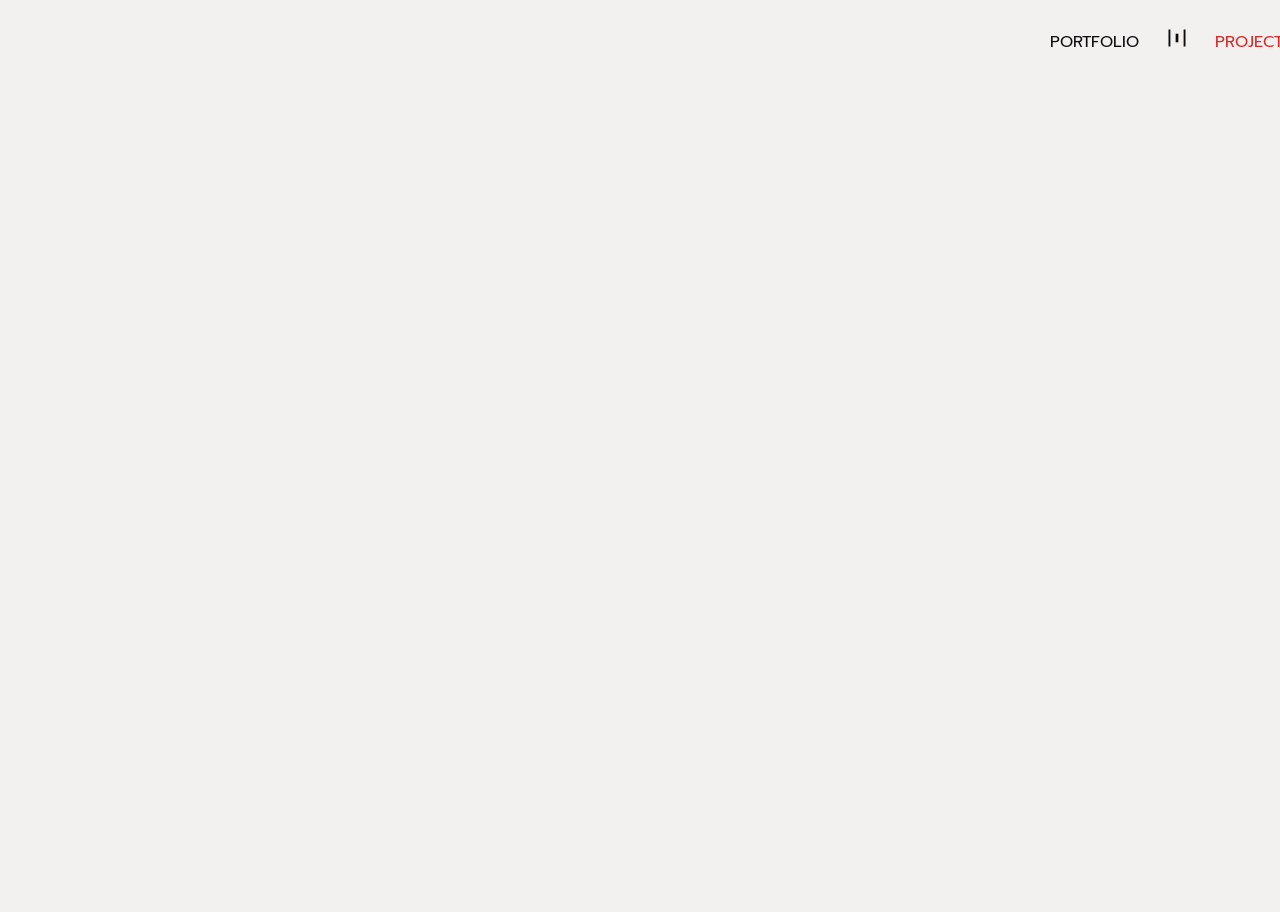
==== project.html @ a21fcc91 "p" ====
<!DOCTYPE html>
<html lang="en">

<head>
    <meta charset="UTF-8">
    <meta name="viewport" content="width=device-width, initial-scale=1.0">
    <link rel="stylesheet" href="style.css">
    <script type="text/javascript" src="main.js"></script>
    <link rel="stylesheet"
        href="https://fonts.googleapis.com/css2?family=Material+Symbols+Outlined:opsz,wght,FILL,GRAD@24,500,1,0&icon_names=horizontal_distribute" />
    <title>Portfolio</title>
</head>

<body>
    <section id="profile">
        <div class="profile">
            <div class="topbar">
                <div class="topleft">
                    <img src="./img/Logo.png" alt="Profile Picture">
                </div>
                <div class="topright">
                    <ul>
                        <li>
                            <a href="./index.html">
                                PORTFOLIO
                            </a>
                        </li>
                        <li>
                            <span class="material-symbols-outlined">horizontal_distribute</span>
                        </li>
                        <li>
                            <a href="./project.html" class="active">
                                PROJECT
                            </a>
                        </li>
                    </ul>
                </div>
            </div>
        </div>
    </section>
</body>
---- style.css ----
@import url('https://fonts.googleapis.com/css2?family=Prompt:ital,wght@0,100;0,200;0,300;0,400;0,500;0,600;0,700;0,800;0,900;1,100;1,200;1,300;1,400;1,500;1,600;1,700;1,800;1,900&display=swap');


:root {
    --primary: #D92929;
    --primary-light: #F2F1F0;
    --primary-dark: #0D0D0D;

    --space-xs: 0.5rem;
    /*`8px`*/
    --space-sm: 0.75rem;
    /*`12px`*/
    --space-md: 1.25rem;
    /*`20px`*/
    --space-lg: 1.75rem;
    /*`28px`*/
    --space-xl: 2.5rem;
    /*`40px`*/
    --space-xxl: 3rem;
    /*`48px`*/
    --space-xxxl: 4.25rem;
    /*`68px`*/
    --space-xxxxl: 10rem;
    /*`160px`*/
    --space-xxxxxl: 15rem;
    /*`320px`*/

    --transition-smoment: all 0.3s ease;
}

/* --------------------------------------- */
/* -------------- Portfolio -------------- */
/* --------------------------------------- */

*,
*::before,
*::after {
    transition: var(--transition-smoment);
}

html {
    scroll-behavior: smooth;
}

body {
    font-family: 'Prompt', sans-serif;
    margin: 0;
    padding: 0;
    background-color: var(--primary-light);
    color: var(--primary-dark);
}

.material-symbols-outlined {
    font-variation-settings:
        'FILL' 1,
        'wght' 500,
        'GRAD' 0,
        'opsz' 24
}

#profile,
#hobby {
    width: 100%;
    min-height: 100vh;
}

.profile,
.hobby,
.project {
    margin: 0 var(--space-xxxxl);
    margin-bottom: var(--space-xl);
}

.hobby {
    border-top: 0.05px solid var(--primary-dark);
}

.topbar {
    display: flex;
    gap: 1000px;
    justify-content: center;
    margin-top: var(--space-sm);
    margin-bottom: var(--space-sm);
    margin-left: var(--space-xxxxl);
    margin-right: var(--space-xxxxl);

}

.topright ul {
    display: flex;
    gap: var(--space-lg);
    align-items: center;
    justify-content: right;
    margin-right: var(--space-xxl);
}

.topleft img {
    width: 60px;
}

.topright ul li {
    list-style: none;
}

.topright ul li a {
    text-decoration: none;
    color: var(--primary-dark);
    font-size: 16px;
    font-weight: 400;
}

.topright ul li a.active {
    color: var(--primary);
}

.topright ul li span {
    font-size: 20px;
    font-weight: 400;
}

.block {
    display: block;
}

.justifycenter {
    display: flex;
    gap: var(--space-xxxxl);
    justify-content: center;
    align-items: center;
}

.justifycenter img {
    width: 35%;
    border-radius: var(--space-lg);
    box-shadow: 4px 4px 10px rgba(0, 0, 0, 0.75);
    filter: grayscale(50%);
}


.centerleft h1 {
    font-size: 96px;
    font-weight: 400;
    line-height: 1.05;
    margin: 0;
}

.centerleft p {
    font-size: 24px;
    font-weight: 300;
    line-height: 1.5;
    margin: 0;
}

.position ul {
    display: grid;
    grid-template-columns: repeat(4, 1fr);
    gap: var(--space-lg);
    margin-top: var(--space-lg);
    padding: 0;
}

.position ul li {
    font-size: 16px;
    font-weight: 300;
    list-style: none;
    text-align: center;
}

.position-item {
    padding: var(--space-xs);
    border: 1px solid var(--primary-dark);
    border-radius: var(--space-xl);
}

.hobby-content {
    margin: var(--space-xxxxl);
    margin-bottom: 100px;
    display: flex;
    gap: var(--space-sm);
    justify-content: center;
    align-items: center;
    flex-direction: row;
}

.hobby-content-img {
    width: 55%;
    aspect-ratio: 1 / 1;
    overflow: hidden;
    box-shadow: -4px 4px 10px rgba(0, 0, 0, 0.75);
    transform: rotate(5deg);
}

.hobby-content-img img {
    width: 100%;
    height: 100%;
    object-fit: cover;
    object-position: 25% 60%;
    transform: scale(1.5);
    transform-origin: 95% 50%;
    filter: grayscale(50%);
}

.hobby-left h1 {
    font-size: 80px;
    font-weight: 400;
    line-height: 1.05;
    margin: 0;
}

.hobby-left p {
    font-size: 24px;
    font-weight: 300;
    line-height: 1.5;
    padding-right: 500px;
}

.hobby-left h1 span>span {
    font-size: 150px;
    font-weight: 200;
    color: var(--primary);
}

.hobby-left p span {
    font-size: 32px;
    font-weight: 400;
    color: var(--primary);
}

.interests {
    margin: var(--space-xxxxl);
    margin-top: 0;
    display: flex;
    gap: var(--space-xxxxl);
    justify-content: center;
    align-items: center;
    flex-direction: row-reverse;
}

.interests-img {
    width: 45%;
    aspect-ratio: 1 / 1;
    overflow: hidden;
    box-shadow: 4px 4px 10px rgba(0, 0, 0, 0.75);
    transform: rotate(-5deg);
}

.interests-img img {
    width: 100%;
    height: 100%;
    object-fit: cover;
    object-position: 25% 60%;
    transform: scale(1.5);
    transform-origin: 75% 50%;
    filter: grayscale(50%);
}

.interests-right h1 {
    font-size: 80px;
    font-weight: 400;
    line-height: 1.05;
    margin: 0;
    text-align: right;
}

.interests-right p {
    font-size: 24px;
    font-weight: 300;
    line-height: 1.5;
    align-items: right;
    padding-left: 200px;
}

.interests-right h1 span>span {
    font-size: 150px;
    font-weight: 200;
    color: var(--primary);
}

.interests-right p span {
    font-size: 32px;
    font-weight: 400;
    color: var(--primary);
}

#skills {
    width: 100%;
    min-height: auto;
    background-color: var(--primary-dark);
    display: flex;
    flex-direction: column;
    justify-content: center;
    padding: 100px 0;
    box-sizing: border-box;
}

.skills {
    color: var(--primary-light);
    background-color: var(--primary-dark);
    margin: 0 var(--space-xxxxxl);
    margin-bottom: var(--space-xl);
}

.box-skill {
    margin: 0;
}

.skills h1 {
    font-size: 96px;
    font-weight: 400;
    margin-bottom: 0;
}

.skills-item {
    list-style: none;
    border-top: 0.05px solid var(--primary-light);
    opacity: 0;
    transform: translateX(150px);
}

.skills-item:last-child {
    border-bottom: 0.05px solid var(--primary-light);
}

.skills-item.active {
    opacity: 1;
    transform: translateX(0);
}

.skill-row {
    display: grid;
    grid-template-columns: 80px 1.5fr 1fr;
    gap: 24px;
    align-items: center;
    font-size: 24px;
    padding: 42px 0;
    opacity: .1;
}

.skill-number {
    font-size: 16px;
    opacity: 0.7;
}

.skill-title {
    font-size: 36px;
    font-weight: 500;
    margin: 0;
}

.skill-description {
    font-size: 16px;
    margin: 0;
    text-align: left;
    opacity: 0.8;
}

#project {
    width: 100%;
    min-height: 100vb;
    padding: 0 0 60px 0;
    box-sizing: border-box;
}

.project {
    margin: 0 var(--space-xxxxxl);
}

.project h1 {
    font-size: 96px;
    font-weight: 400;
    margin-bottom: 0;
}

.project-item {
    list-style: none;
    border-top: 0.05px solid var(--primary-dark);
    cursor: pointer;
    position: relative;
}

.project-item:last-child {
    border-bottom: 0.05px solid var(--primary-dark);
}

.project-row {
    display: grid;
    grid-template-columns: 1fr auto 320px;
    gap: 40px;
    align-items: center;
    padding: 32px 0;
}

.project-name {
    font-size: 36px;
    font-weight: 500;
    color: #111;
    transition: color 0.3s ease;
}

.project-to {
    justify-self: center;
    text-decoration: none;
    color: inherit;
    font-size: 14px;
    border: 1px solid #000;
    padding: 6px 14px;
    border-radius: 2px;
    cursor: pointer;
}

.project-detail {
    display: grid;
    grid-template-columns: 200px 120px 1fr 320px;
    gap: 40px;
    padding-bottom: 32px;

    animation: fadeIn 0.3s ease forwards;
}

.project-info {
    display: flex;
    flex-direction: column;
}

.project-info span {
    font-size: 11px;
    color: #888;
    letter-spacing: 1px;
    text-transform: uppercase;
    margin-bottom: 6px;
}

.project-info p {
    font-size: 14px;
    color: #111;
    margin: 0;
    font-weight: 500;
    line-height: 1.4;
}

.project-img {
    width: 320px;
    height: 180px;
    object-fit: contain;
    justify-self: end;
    margin-top: -80px;
}

.as {
    text-align: center;
    margin: var(--space-xxxl);
}

.as a {
    display: inline-block;
    background-color: var(--primary-light);
    color: var(--primary-dark);
    text-decoration: none;
    font-size: var(--space-md);
    border: 1px solid var(--primary-dark);
    border-radius: 20px;
    padding: var(--space-sm) var(--space-md);
}

.footer-col {
    margin: 0 var(--space-xxxxl);
}

.footer {
    display: grid;
    grid-template-columns: repeat(3, 1fr);
    align-items: center;
    min-height: 100px;
    padding: 0 var(--space-xxxxl, 8%);
    box-sizing: border-box;
    background-color: var(--primary-dark);
    color: var(--primary-light);
    font-size: 14px;
}

.footer-col.left {
    text-align: left;
}

.footer-col.center {
    text-align: center;
}

.footer-col.right {
    text-align: right;
}

.footer a {
    color: inherit;
    text-decoration: none;
    margin-left: 12px;
    transition: opacity 0.2s;
}

.topright ul li a:active {
    color: var(--primary);
}

.topright ul li a:hover {
    color: var(--primary);
    text-decoration: overline;
}

.position-item:hover {
    background-color: var(--primary-dark);
    color: var(--primary-light);
}

.justifycenter img:hover {
    filter: grayscale(0);
}

.hobby-content-img:hover {
    aspect-ratio: 2 / 1;
    transform: scale(2);
    box-shadow: 0px 4px 40px rgba(0, 0, 0, 0.75);
}

.hobby-content-img img:hover {
    object-position: 25% 60%;
    transform-origin: 55% 50%;
    filter: grayscale(0);
    transform: scale(2);
}

.interests-img:hover {
    aspect-ratio: 2 / 3;
    transform: scale(1);
    width: 35%;
    box-shadow: 0px 4px 40px rgba(0, 0, 0, 0.75);
}

.interests-img img:hover {
    object-position: 50% 30%;
    transform-origin: 50% 50%;
    filter: grayscale(0);
    transform: scale(2);
}

.skill-row:hover {
    opacity: 1;
}

.project-item:hover .project-row {
    padding-bottom: 16px;
}

.project-item:hover .project-name {
    color: #e50914;
}

.project-to:hover {
    background-color: #111;
    color: #fff;
}

.as a:hover {
    background-color: var(--primary);
    color: var(--primary-light);
    border: none;
    text-decoration: overline;
    box-shadow: 0px 4px 40px #d9292981;
    transform: scale(1.1);
}

.footer a:hover {
    color: #D92929;
    text-decoration: overline;
}

@keyframes fadeIn {
    from {
        opacity: 0;
        transform: translateY(-10px);
    }

    to {
        opacity: 1;
        transform: translateY(0);
    }
}

@media only screen and (max-width: 1024px) {

    .profile,
    .hobby,
    .project {
        margin-left: 40px;
        margin-right: 40px;
        margin-bottom: 60px;
    }

    .topbar {
        gap: 0;
        justify-content: space-between;
        margin-left: 40px;
        margin-right: 40px;
    }

    .topright ul {
        margin-right: 0;
        gap: 20px;
        padding: 0;
    }

    .justifycenter {
        gap: 40px;
        align-items: center;
    }

    .justifycenter img {
        width: 42%;
    }

    .centerleft h1 {
        font-size: 64px;
    }

    .centerleft p {
        font-size: 18px;
    }

    .position ul {
        grid-template-columns: repeat(2, 1fr);
        gap: 12px;
    }

    .position ul li {
        font-size: 14px;
    }

    .hobby-content {
        margin: 60px 0;
        gap: 40px;
    }

    .hobby-content-img {
        width: 45%;
    }

    .hobby-left {
        width: 55%;
    }

    .hobby-left h1 {
        font-size: 60px;
    }

    .hobby-left h1 span > span {
        font-size: 100px;
    }

    .hobby-left p {
        font-size: 18px;
        padding-right: 0;
    }

    .hobby-left p span {
        font-size: 24px;
    }

    .interests {
        margin: 60px 0;
        gap: 40px;
    }

    .interests-img {
        width: 45%;
    }

    .interests-right {
        width: 55%;
    }

    .interests-right h1 {
        font-size: 60px;
    }

    .interests-right h1 span > span {
        font-size: 100px;
    }

    .interests-right p {
        font-size: 18px;
        padding-left: 0;
    }

    .interests-right p span {
        font-size: 24px;
    }

    #skills {
        padding: 70px 0;
    }

    .skills {
        margin: 0 40px;
    }

    .skills h1 {
        font-size: 72px;
    }

    .skill-row {
        grid-template-columns: 60px 1.5fr 1fr;
        gap: 20px;
        padding: 32px 0;
    }

    .skill-title {
        font-size: 28px;
    }

    .skill-description {
        font-size: 14px;
    }

    .project {
        margin-left: 40px;
        margin-right: 40px;
    }

    .project h1 {
        font-size: 72px;
    }

    .project-row {
        grid-template-columns: 1fr auto;
        gap: 20px;
        padding: 26px 0;
    }

    .project-name {
        font-size: 28px;
    }

    .project-to {
        font-size: 13px;
    }

    .project-detail {
        grid-template-columns: 1fr 1fr 1fr;
        gap: 20px;
        padding-bottom: 24px;
    }

    .project-img {
        grid-column: 1 / -1;
        width: 100%;
        height: 220px;
        margin-top: 0;
        justify-self: start;
    }

    .as {
        margin: 60px 0;
    }

    .footer {
        grid-template-columns: 1fr;
        gap: 15px;
        text-align: center;
        padding: 30px 40px;
    }

    .footer-col.left,
    .footer-col.center,
    .footer-col.right {
        text-align: center;
        margin: 0;
    }

    .footer-col.right {
        display: flex;
        justify-content: center;
        gap: 15px;
    }

    .footer a {
        margin-left: 0;
    }
}

@media only screen and (max-width: 480px) {

    .profile,
    .hobby,
    .project {
        margin-left: 20px;
        margin-right: 20px;
        margin-bottom: 40px;
    }

    .topbar {
        gap: 0;
        margin: 15px 0;
        align-items: center;
    }

    .topleft img {
        width: 45px;
    }

    .topright ul {
        gap: 10px;
        margin: 0;
        padding: 0;
    }

    .topright ul li a {
        font-size: 12px;
    }

    .topright ul li span {
        font-size: 16px;
    }

    .justifycenter {
        gap: 30px;
        flex-direction: column-reverse;
        align-items: stretch;
    }

    .justifycenter img {
        width: 100%;
        border-radius: 15px;
    }

    .centerleft {
        padding: 0;
        width: 100%;
    }

    .centerleft h1 {
        font-size: 48px;
        line-height: 1.05;
    }

    .centerleft p {
        font-size: 16px;
        line-height: 1.6;
        margin-top: 15px;
    }

    .position ul {
        grid-template-columns: repeat(2, 1fr);
        gap: 8px;
        margin-top: 20px;
    }

    .position ul li {
        font-size: 12px;
    }

    .position-item {
        padding: 7px 5px;
    }

    .hobby-content {
        margin: 50px 0;
        display: flex;
        flex-direction: column-reverse;
        gap: 30px;
    }

    .hobby-left {
        width: 100%;
    }

    .hobby-content-img {
        width: 85%;
        margin: 0 auto;
        transform: rotate(3deg);
    }

    .hobby-left h1 {
        font-size: 48px;
    }

    .hobby-left h1 span > span {
        font-size: 70px;
    }

    .hobby-left p {
        font-size: 16px;
        line-height: 1.7;
        padding-right: 0;
    }

    .hobby-left p span {
        font-size: 20px;
    }

    .interests {
        margin: 50px 0;
        display: flex;
        flex-direction: column;
        gap: 30px;
    }

    .interests-img {
        width: 85%;
        margin: 0 auto;
        transform: rotate(-3deg);
    }

    .interests-right {
        width: 100%;
    }

    .interests-right h1 {
        font-size: 48px;
        text-align: left;
    }

    .interests-right h1 span > span {
        font-size: 70px;
    }

    .interests-right p {
        font-size: 16px;
        line-height: 1.7;
        padding-left: 0;
        text-align: left;
    }

    .interests-right p span {
        font-size: 20px;
    }

    #skills {
        padding: 50px 0;
    }

    .skills {
        margin: 0 20px;
    }

    .skills h1 {
        font-size: 52px;
        margin-bottom: 20px;
    }
    
    .box-skill ul{
        padding: 0;
    }

    .skills-item {
        transform: translateX(50px);
    }

    .skill-row {
        grid-template-columns: 35px 1fr;
        gap: 10px;
        padding: 24px 0;
    }

    .skill-number {
        font-size: 12px;
    }

    .skill-title {
        font-size: 22px;
    }

    .skill-description {
        grid-column: 2;
        font-size: 13px;
        margin-top: -5px;
    }

    #project {
        min-height: auto;
        padding-bottom: 30px;
    }

    .project {
        margin-left: 20px;
        margin-right: 20px;
    }

    .project h1 {
        font-size: 52px;
        margin-bottom: 20px;
    }

    .project ul{
        padding: 0;
    }

    .project-row {
        grid-template-columns: 1fr auto;
        gap: 10px;
        padding: 22px 0;
    }

    .project-name {
        font-size: 20px;
    }

    .project-to {
        font-size: 11px;
        padding: 5px 9px;
    }

    .project-detail {
        grid-template-columns: 1fr 1fr;
        gap: 15px;
        padding-bottom: 20px;
    }

    .project-info span {
        font-size: 9px;
    }

    .project-info p {
        font-size: 12px;
    }

    .project-img {
        grid-column: 1 / -1;
        width: 100%;
        height: auto;
        max-height: 180px;
        object-fit: contain;
        margin-top: 5px;
    }

    .as {
        margin: 40px 0;
    }

    .as a {
        font-size: 14px;
        padding: 10px 18px;
    }

    .footer {
        grid-template-columns: 1fr;
        min-height: auto;
        gap: 15px;
        padding: 30px 20px;
        font-size: 12px;
    }

    .footer-col.left,
    .footer-col.center,
    .footer-col.right {
        text-align: center;
        margin: 0;
    }

    .footer-col.right {
        display: flex;
        justify-content: center;
        gap: 15px;
    }

    .footer a {
        margin-left: 0;
    }
}
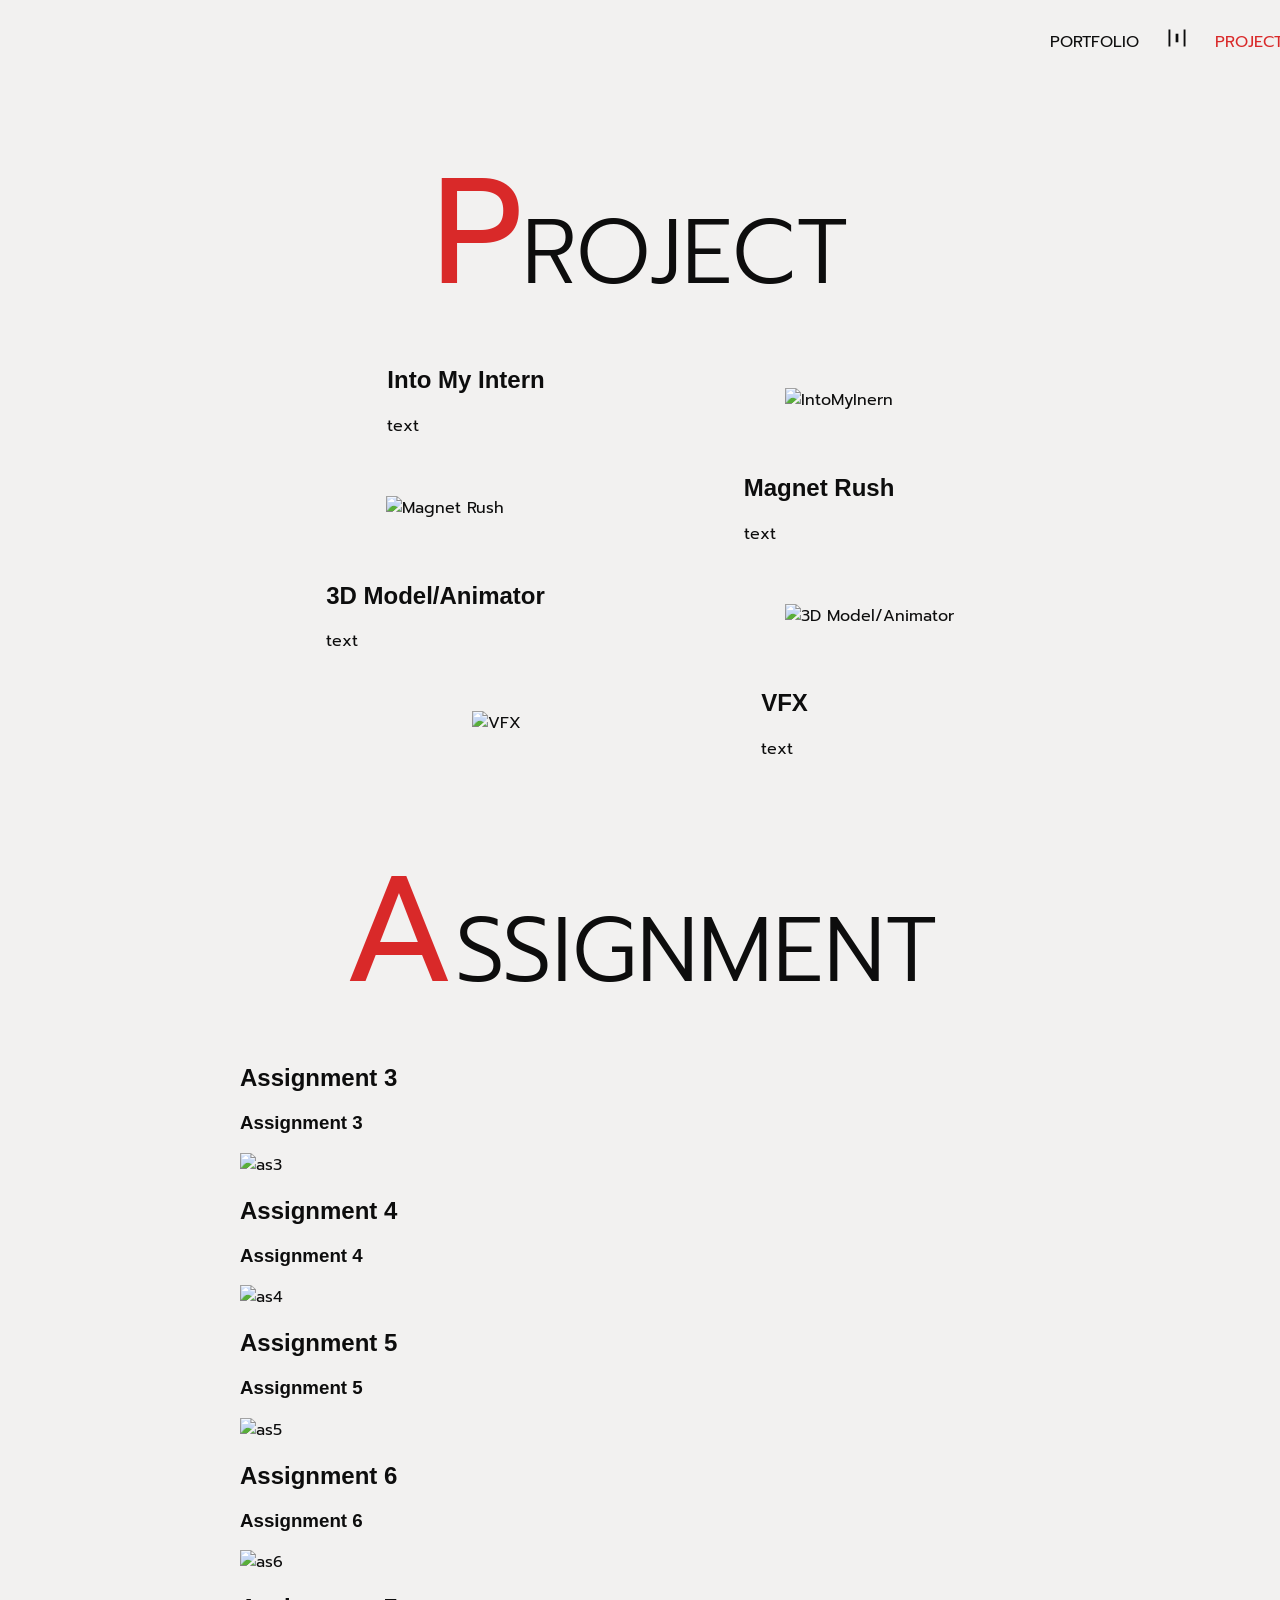
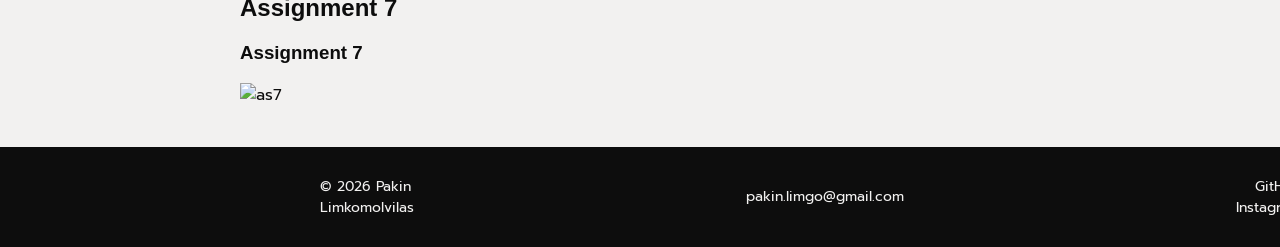
==== commit df25ab9e: "100%" ====
--- a/project.html
+++ b/project.html
@@ -16,26 +16,112 @@
         <div class="profile">
             <div class="topbar">
                 <div class="topleft">
-                    <img src="./img/Logo.png" alt="Profile Picture">
+                    <a href="./index.html">
+                        <img src="./img/Logo.png" alt="Pakin Logo">
+                    </a>
                 </div>
-                <div class="topright">
+                <button class="menu-button" id="menuButton" aria-label="Open Menu">
+                    <span></span>
+                    <span></span>
+                    <span></span>
+                </button>
+                <nav class="topright" id="topMenu">
                     <ul>
                         <li>
-                            <a href="./index.html">
-                                PORTFOLIO
-                            </a>
+                            <a href="./index.html">PORTFOLIO</a>
                         </li>
-                        <li>
+                        <li class="separator">
                             <span class="material-symbols-outlined">horizontal_distribute</span>
                         </li>
                         <li>
-                            <a href="./project.html" class="active">
-                                PROJECT
-                            </a>
+                            <a href="./project.html" class="active">PROJECT</a>
                         </li>
                     </ul>
+                </nav>
+            </div>
+        </div>
+        <section id="project-as">
+            <div class="project-as-pj">
+                <h1><span>P</span>ROJECT</h1>
+                <div class="pj-row">
+                    <div class="pj-text" id="pj1">
+                        <h2>Into My Intern</h2>
+                        <p>text</p>
+                    </div>
+                    <img src="./img/" alt="IntoMyInern">
+                </div>
+                <div class="pj-row-reverse">
+                    <div class="pj-text" id="pj2">
+                        <h2>Magnet Rush</h2>
+                        <p>text</p>
+                    </div>
+                    <img src="./img/" alt="Magnet Rush">
+                </div>
+                <div class="pj-row">
+                    <div class="pj-text" id="pj3">
+                        <h2>3D Model/Animator</h2>
+                        <p>text</p>
+                    </div>
+                    <img src="./img/" alt="3D Model/Animator">
+                </div>
+                <div class="pj-row-reverse">
+                    <div class="pj-text" id="pj4">
+                        <h2>VFX</h2>
+                        <p>text</p>
+                    </div>
+                    <img src="./img/" alt="VFX">
                 </div>
             </div>
+            <div class="project-as-as" id="as">
+                <h1><span>A</span>SSIGNMENT</h1>
+                <div class="box-as">
+                    <h2>Assignment 3</h2>
+                    <div class="box-as-text">
+                        <h3>Assignment 3</h3>
+                    </div>
+                    <img src="" alt="as3">
+                </div>
+                <div class="box-as">
+                    <h2>Assignment 4</h2>
+                    <div class="box-as-text">
+                        <h3>Assignment 4</h3>
+                    </div>
+                    <img src="" alt="as4">
+                </div>
+                <div class="box-as">
+                    <h2>Assignment 5</h2>
+                    <div class="box-as-text">
+                        <h3>Assignment 5</h3>
+                    </div>
+                    <img src="" alt="as5">
+                </div>
+                <div class="box-as">
+                    <h2>Assignment 6</h2>
+                    <div class="box-as-text">
+                        <h3>Assignment 6</h3>
+                    </div>
+                    <img src="" alt="as6">
+                </div>
+                <div class="box-as">
+                    <h2>Assignment 7</h2>
+                    <div class="box-as-text">
+                        <h3>Assignment 7</h3>
+                    </div>
+                    <img src="" alt="as7">
+                </div>
+            </div>
+        </section>
+    </section>
+    <footer class="footer">
+        <div class="footer-col left">
+            <span>© 2026 Pakin Limkomolvilas</span>
         </div>
-    </section>
+        <div class="footer-col center">
+            <a href="mailto:your.pakin.limgo@gmailcom">pakin.limgo@gmail.com</a>
+        </div>
+        <div class="footer-col right">
+            <a href="https://github.com/Pakin18888888" target="_blank">GitHub</a>
+            <a href="https://www.instagram.com/ppaakin_18" target="_blank">Instagram</a>
+        </div>
+    </footer>
 </body>
--- a/style.css
+++ b/style.css
@@ -28,14 +28,17 @@
     --transition-smoment: all 0.3s ease;
 }
 
-/* --------------------------------------- */
-/* -------------- Portfolio -------------- */
-/* --------------------------------------- */
-
 *,
 *::before,
 *::after {
     transition: var(--transition-smoment);
+}
+
+html,
+body {
+    width: 100%;
+    max-width: 100%;
+    overflow-x: hidden;
 }
 
 html {
@@ -58,15 +61,20 @@
         'opsz' 24
 }
 
+.menu-button {
+    display: none;
+}
+
 #profile,
-#hobby {
+#hobby,
+#project-as {
     width: 100%;
     min-height: 100vh;
 }
 
 .profile,
 .hobby,
-.project {
+.project{
     margin: 0 var(--space-xxxxl);
     margin-bottom: var(--space-xl);
 }
@@ -130,7 +138,7 @@
 }
 
 .justifycenter img {
-    width: 35%;
+    width: 27%;
     border-radius: var(--space-lg);
     box-shadow: 4px 4px 10px rgba(0, 0, 0, 0.75);
     filter: grayscale(50%);
@@ -300,8 +308,9 @@
     margin-bottom: var(--space-xl);
 }
 
-.box-skill {
+.box-skill ul {
     margin: 0;
+    padding: 0;
 }
 
 .skills h1 {
@@ -370,6 +379,11 @@
     font-weight: 400;
     margin-bottom: 0;
 }
+
+.project ul {
+    padding: 0;
+}
+
 
 .project-item {
     list-style: none;
@@ -448,7 +462,7 @@
 
 .as {
     text-align: center;
-    margin: var(--space-xxxl);
+    margin: var(--space-xxxl) 0;
 }
 
 .as a {
@@ -497,6 +511,43 @@
     transition: opacity 0.2s;
 }
 
+.project-as-pj,
+.project-as-as {
+    margin: 0 var(--space-xxxxxl);
+    margin-bottom: var(--space-xl);
+}
+
+.project-as-pj h1,
+.project-as-as h1{
+    text-align: center;
+    font-size: 90px;
+    font-weight: 300;
+    margin: 0;
+}
+
+.project-as-pj h1 span,
+.project-as-as h1 span{
+    font-size: 150px;
+    font-weight: 400;
+    color: var(--primary);
+}
+
+.pj-row{
+    display: flex;
+    gap: var(--space-xxxxxl);
+    align-items: center;
+    justify-content: center;
+    flex-direction: row;
+}
+
+.pj-row-reverse{
+    display: flex;
+    gap: var(--space-xxxxxl);
+    align-items: center;
+    justify-content: center;
+    flex-direction: row-reverse;
+}
+
 .topright ul li a:active {
     color: var(--primary);
 }
@@ -585,139 +636,170 @@
     }
 }
 
-@media only screen and (max-width: 1024px) {
+@media only screen and (min-width:481px) and (max-width:1024px) {
+
+    html,
+    body {
+        width: 100%;
+        overflow-x: hidden;
+    }
+
+    *,
+    *::before,
+    *::after {
+        box-sizing: border-box;
+    }
 
     .profile,
     .hobby,
     .project {
         margin-left: 40px;
         margin-right: 40px;
-        margin-bottom: 60px;
     }
 
     .topbar {
-        gap: 0;
+        width: 100%;
+        margin-left: 0;
+        margin-right: 0;
+        display: flex;
         justify-content: space-between;
-        margin-left: 40px;
-        margin-right: 40px;
+        align-items: center;
+        gap: 20px;
     }
 
     .topright ul {
         margin-right: 0;
         gap: 20px;
+    }
+
+    .justifycenter {
+        width: 100%;
+        display: flex;
+        flex-direction: row;
+        justify-content: center;
+        align-items: center;
+        gap: 30px;
+    }
+
+    .centerleft {
+        width: 55%;
         padding: 0;
     }
 
-    .justifycenter {
-        gap: 40px;
-        align-items: center;
-    }
-
     .justifycenter img {
-        width: 42%;
+        width: 320px;
+        max-width: 520px;
     }
 
     .centerleft h1 {
-        font-size: 64px;
+        font-size: 48px;
+        line-height: 1.1;
     }
 
     .centerleft p {
-        font-size: 18px;
+        font-size: 16px;
+        line-height: 1.5;
     }
 
     .position ul {
         grid-template-columns: repeat(2, 1fr);
-        gap: 12px;
+        gap: 10px;
     }
 
     .position ul li {
+        font-size: 12px;
+    }
+
+    .hobby-content {
+        flex-direction: column-reverse;
+        text-align: center;
+        gap: 40px;
+        margin-bottom: 80px;
+    }
+
+    .hobby-left {
+        width: 100%;
+    }
+
+    .hobby-left h1 {
+        font-size: 48px;
+    }
+
+    .hobby-left h1 span>span {
+        font-size: 64px;
+    }
+
+    .hobby-left p {
+        font-size: 16px;
+        padding-right: 0;
+        margin: 0;
+    }
+
+    .hobby-content-img {
+        width: 60%;
+        max-width: 400px;
+        margin: 0 auto;
+    }
+
+    .interests {
+        flex-direction: column-reverse;
+        text-align: center;
+        gap: 40px;
+        margin-bottom: 80px;
+    }
+
+    .interests-right {
+        width: 100%;
+        text-align: center;
+    }
+
+    .interests-right h1 {
+        font-size: 48px;
+        text-align: center;
+    }
+
+    .interests-right h1 span>span {
+        font-size: 64px;
+    }
+
+    .interests-right p {
+        font-size: 16px;
+        padding-left: 0;
+        margin: 0;
+        text-align: center;
+    }
+
+    .interests-img {
+        width: 60%;
+        max-width: 400px;
+        margin: 0 auto;
+    }
+
+    .skills {
+        margin-left: 40px;
+        margin-right: 40px;
+    }
+
+    .skills h1 {
+        font-size: 64px;
+    }
+
+    .skill-row {
+        grid-template-columns: 50px 1fr;
+        gap: 20px;
+        font-size: 20px;
+        padding: 30px 0;
+        opacity: 1;
+    }
+
+    .skill-title {
+        font-size: 24px;
+    }
+
+    .skill-description {
+        grid-column: 2;
         font-size: 14px;
-    }
-
-    .hobby-content {
-        margin: 60px 0;
-        gap: 40px;
-    }
-
-    .hobby-content-img {
-        width: 45%;
-    }
-
-    .hobby-left {
-        width: 55%;
-    }
-
-    .hobby-left h1 {
-        font-size: 60px;
-    }
-
-    .hobby-left h1 span > span {
-        font-size: 100px;
-    }
-
-    .hobby-left p {
-        font-size: 18px;
-        padding-right: 0;
-    }
-
-    .hobby-left p span {
-        font-size: 24px;
-    }
-
-    .interests {
-        margin: 60px 0;
-        gap: 40px;
-    }
-
-    .interests-img {
-        width: 45%;
-    }
-
-    .interests-right {
-        width: 55%;
-    }
-
-    .interests-right h1 {
-        font-size: 60px;
-    }
-
-    .interests-right h1 span > span {
-        font-size: 100px;
-    }
-
-    .interests-right p {
-        font-size: 18px;
-        padding-left: 0;
-    }
-
-    .interests-right p span {
-        font-size: 24px;
-    }
-
-    #skills {
-        padding: 70px 0;
-    }
-
-    .skills {
-        margin: 0 40px;
-    }
-
-    .skills h1 {
-        font-size: 72px;
-    }
-
-    .skill-row {
-        grid-template-columns: 60px 1.5fr 1fr;
-        gap: 20px;
-        padding: 32px 0;
-    }
-
-    .skill-title {
-        font-size: 28px;
-    }
-
-    .skill-description {
-        font-size: 14px;
+        margin-top: 5px;
     }
 
     .project {
@@ -726,67 +808,57 @@
     }
 
     .project h1 {
-        font-size: 72px;
+        font-size: 64px;
     }
 
     .project-row {
         grid-template-columns: 1fr auto;
         gap: 20px;
-        padding: 26px 0;
+        padding: 24px 0;
     }
 
     .project-name {
-        font-size: 28px;
+        font-size: 24px;
     }
 
     .project-to {
-        font-size: 13px;
+        font-size: 12px;
+        padding: 6px 12px;
     }
 
     .project-detail {
-        grid-template-columns: 1fr 1fr 1fr;
+        grid-template-columns: 1fr 1fr;
         gap: 20px;
-        padding-bottom: 24px;
     }
 
     .project-img {
         grid-column: 1 / -1;
         width: 100%;
-        height: 220px;
-        margin-top: 0;
-        justify-self: start;
-    }
-
-    .as {
-        margin: 60px 0;
+        max-width: 320px;
+        height: auto;
+        margin-top: 10px;
+        justify-self: center;
     }
 
     .footer {
-        grid-template-columns: 1fr;
-        gap: 15px;
-        text-align: center;
-        padding: 30px 40px;
-    }
-
-    .footer-col.left,
-    .footer-col.center,
-    .footer-col.right {
-        text-align: center;
-        margin: 0;
-    }
-
-    .footer-col.right {
-        display: flex;
-        justify-content: center;
-        gap: 15px;
-    }
-
-    .footer a {
-        margin-left: 0;
+        padding-left: 20px;
+        padding-right: 20px;
+        font-size: 12px;
+        grid-template-columns: 1fr 1.5fr 1fr;
     }
 }
 
 @media only screen and (max-width: 480px) {
+    * {
+        box-sizing: border-box;
+    }
+
+    html,
+    body {
+        width: 100%;
+        max-width: 100%;
+        overflow-x: hidden;
+    }
 
     .profile,
     .hobby,
@@ -797,33 +869,124 @@
     }
 
     .topbar {
+        width: 100%;
+        height: 80px;
+        display: flex;
+        align-items: center;
+        justify-content: center;
+        position: relative;
+        margin-left: 0;
+        margin-right: 0;
+        z-index: 1000;
         gap: 0;
-        margin: 15px 0;
+    }
+
+    .topleft {
+        position: absolute;
+        left: 50%;
+        top: 50%;
+        transform: translate(-50%, -50%);
+        z-index: 1002;
+    }
+
+    .topleft img {
+        width: 100px;
+        height: auto;
+        display: block;
+        transition: transform .3s ease;
+    }
+
+    .menu-button {
+        display: flex;
+        position: absolute;
+        right: 0;
+        top: 50%;
+        transform: translateY(-50%);
+        width: 45px;
+        height: 45px;
+        padding: 8px;
+        border: none;
+        background: transparent;
+        flex-direction: column;
+        justify-content: center;
         align-items: center;
-    }
-
-    .topleft img {
-        width: 45px;
+        gap: 5px;
+        cursor: pointer;
+        z-index: 1003;
+    }
+
+    .menu-button span {
+        width: 28px;
+        height: 2px;
+        display: block;
+        background: var(--primary-dark);
+        transition: all .3s ease;
+    }
+
+    .menu-button.active span:nth-child(1) {
+        transform: translateY(7px) rotate(45deg);
+    }
+
+    .menu-button.active span:nth-child(2) {
+        opacity: 0;
+    }
+
+    .menu-button.active span:nth-child(3) {
+        transform: translateY(-7px) rotate(-45deg);
+    }
+
+    .topright {
+        position: absolute;
+        top: 70px;
+        right: 0;
+        width: 180px;
+        background: var(--primary-light);
+        border: 1px solid var(--primary-dark);
+        padding: 10px 0;
+        opacity: 0;
+        visibility: hidden;
+        transform: translateY(-10px);
+        transition: opacity .3s ease, transform .3s ease, visibility .3s ease;
+        z-index: 1001;
+    }
+
+    .topright.open {
+        opacity: 1;
+        visibility: visible;
+        transform: translateY(0);
     }
 
     .topright ul {
-        gap: 10px;
+        display: flex;
+        flex-direction: column;
+        gap: 0;
         margin: 0;
         padding: 0;
-    }
-
-    .topright ul li a {
-        font-size: 12px;
-    }
-
-    .topright ul li span {
-        font-size: 16px;
+        align-items: stretch;
+    }
+
+    .topright li {
+        width: 100%;
+    }
+
+    .topright a {
+        display: block;
+        padding: 14px 20px;
+        color: var(--primary-dark);
+        text-decoration: none;
+        font-size: 14px;
+    }
+
+    .separator {
+        display: none;
     }
 
     .justifycenter {
         gap: 30px;
         flex-direction: column-reverse;
-        align-items: stretch;
+        align-items: center;
+        margin-left: 20px;
+        margin-right: 20px;
     }
 
     .justifycenter img {
@@ -882,7 +1045,7 @@
         font-size: 48px;
     }
 
-    .hobby-left h1 span > span {
+    .hobby-left h1 span>span {
         font-size: 70px;
     }
 
@@ -899,7 +1062,7 @@
     .interests {
         margin: 50px 0;
         display: flex;
-        flex-direction: column;
+        flex-direction: column-reverse;
         gap: 30px;
     }
 
@@ -918,7 +1081,7 @@
         text-align: left;
     }
 
-    .interests-right h1 span > span {
+    .interests-right h1 span>span {
         font-size: 70px;
     }
 
@@ -945,10 +1108,6 @@
         font-size: 52px;
         margin-bottom: 20px;
     }
-    
-    .box-skill ul{
-        padding: 0;
-    }
 
     .skills-item {
         transform: translateX(50px);
@@ -958,6 +1117,7 @@
         grid-template-columns: 35px 1fr;
         gap: 10px;
         padding: 24px 0;
+        opacity: 1;
     }
 
     .skill-number {
@@ -987,10 +1147,6 @@
     .project h1 {
         font-size: 52px;
         margin-bottom: 20px;
-    }
-
-    .project ul{
-        padding: 0;
     }
 
     .project-row {
@@ -1064,4 +1220,37 @@
     .footer a {
         margin-left: 0;
     }
+
+    .topright a:hover {
+        background: var(--primary-dark);
+        color: var(--primary-light);
+    }
+
+    .hobby-content-img:hover {
+        aspect-ratio: 1 / 1;
+        width: 85%;
+        transform: rotate(3deg);
+        box-shadow: -4px 4px 10px rgba(0, 0, 0, 0.75);
+    }
+
+    .hobby-content-img img:hover {
+        object-position: 25% 60%;
+        transform-origin: 95% 50%;
+        filter: grayscale(50%);
+        transform: scale(1.5);
+    }
+
+    .interests-img:hover {
+        aspect-ratio: 1 / 1;
+        width: 85%;
+        transform: rotate(-3deg);
+        box-shadow: 4px 4px 10px rgba(0, 0, 0, 0.75);
+    }
+
+    .interests-img img:hover {
+        object-position: 25% 60%;
+        transform-origin: 75% 50%;
+        filter: grayscale(50%);
+        transform: scale(1.5);
+    }
 }
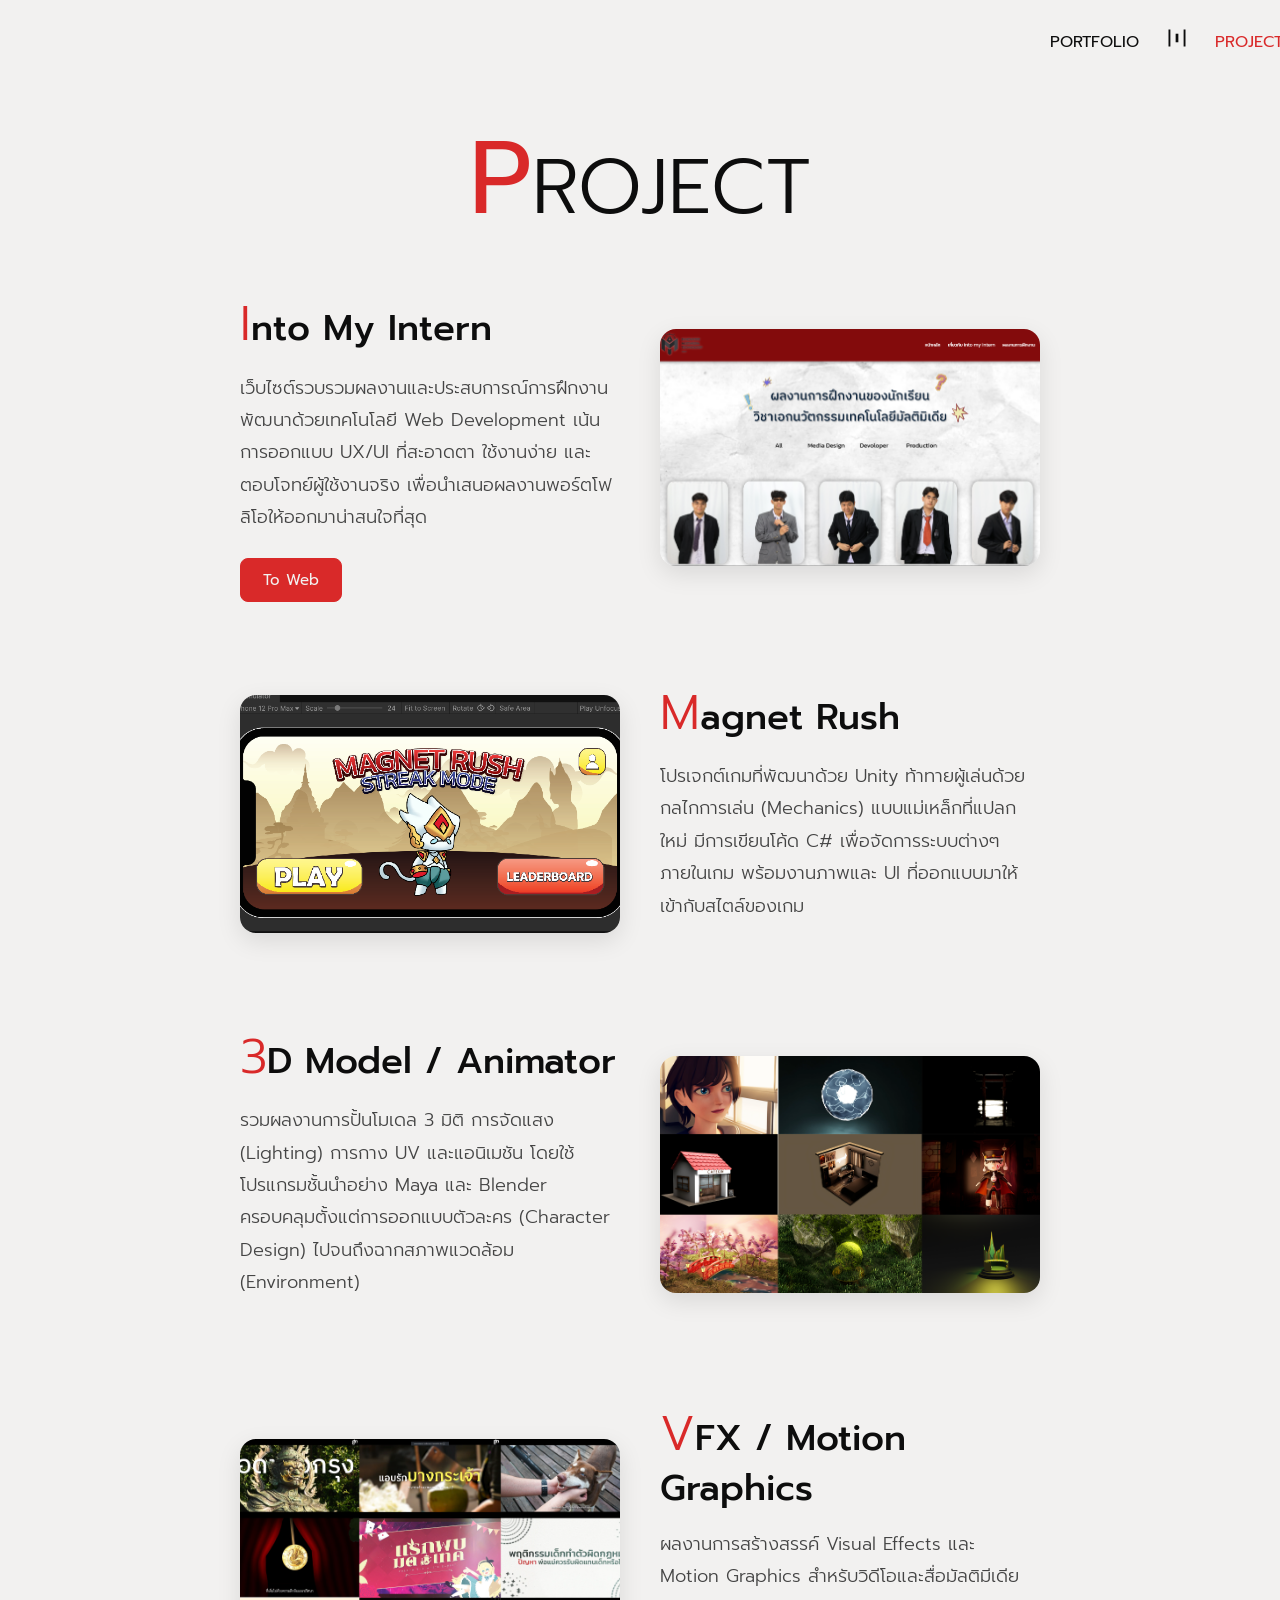
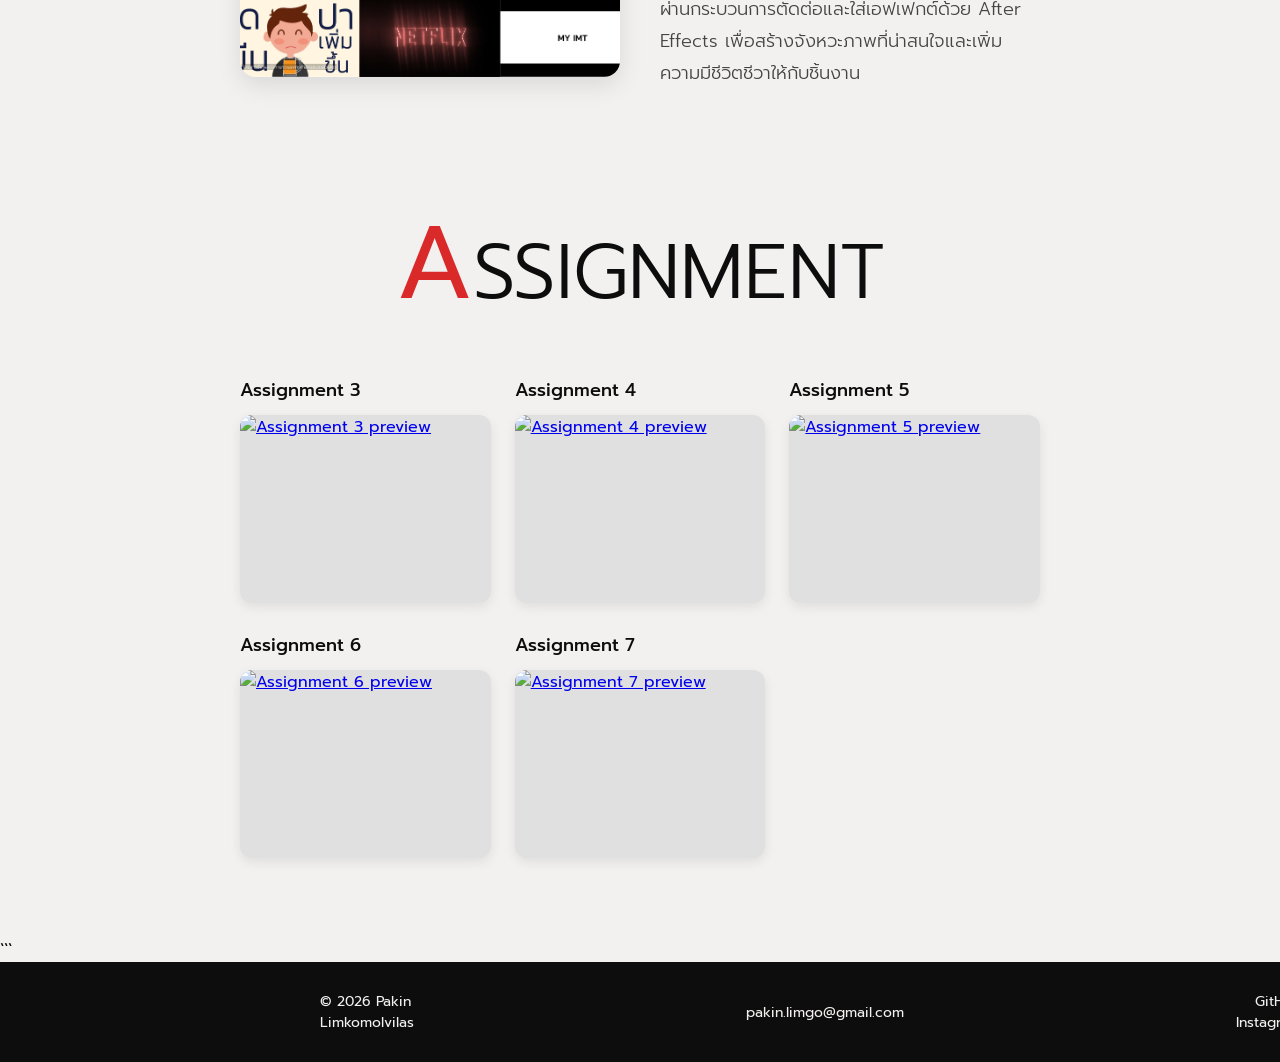
==== commit 68b2ed4a: "👍" ====
--- a/project.html
+++ b/project.html
@@ -8,7 +8,8 @@
     <script type="text/javascript" src="main.js"></script>
     <link rel="stylesheet"
         href="https://fonts.googleapis.com/css2?family=Material+Symbols+Outlined:opsz,wght,FILL,GRAD@24,500,1,0&icon_names=horizontal_distribute" />
-    <title>Portfolio</title>
+    <title>PortfolioByKin</title>
+    <link rel="shortcut icon" type="x-ion" href="./img/Logo1.png">
 </head>
 
 <body>
@@ -42,75 +43,105 @@
         </div>
         <section id="project-as">
             <div class="project-as-pj">
-                <h1><span>P</span>ROJECT</h1>
-                <div class="pj-row">
+                <h1 class="section-heading"><span>P</span>ROJECT</h1>
+                <article class="pj-row">
                     <div class="pj-text" id="pj1">
-                        <h2>Into My Intern</h2>
-                        <p>text</p>
+                        <h2><span>I</span>nto My Intern</h2>
+                        <p>เว็บไซต์รวบรวมผลงานและประสบการณ์การฝึกงาน พัฒนาด้วยเทคโนโลยี Web Development เน้นการออกแบบ
+                            UX/UI ที่สะอาดตา ใช้งานง่าย และตอบโจทย์ผู้ใช้งานจริง
+                            เพื่อนำเสนอผลงานพอร์ตโฟลิโอให้ออกมาน่าสนใจที่สุด</p>
+                        <a href="./intomyintern/index.html" target="_blank" rel="noopener noreferrer">
+                            To Web
+                        </a>
                     </div>
-                    <img src="./img/" alt="IntoMyInern">
-                </div>
-                <div class="pj-row-reverse">
+                    <img src="./img/IntoMyInern.png" alt="Into My Intern">
+                </article>
+                <article class="pj-row-reverse">
                     <div class="pj-text" id="pj2">
-                        <h2>Magnet Rush</h2>
-                        <p>text</p>
+                        <h2><span>M</span>agnet Rush</h2>
+                        <p>โปรเจกต์เกมที่พัฒนาด้วย Unity ท้าทายผู้เล่นด้วยกลไกการเล่น (Mechanics) แบบแม่เหล็กที่แปลกใหม่
+                            มีการเขียนโค้ด C# เพื่อจัดการระบบต่างๆ ภายในเกม พร้อมงานภาพและ UI
+                            ที่ออกแบบมาให้เข้ากับสไตล์ของเกม</p>
                     </div>
-                    <img src="./img/" alt="Magnet Rush">
-                </div>
-                <div class="pj-row">
+                    <img src="./img/MagnetRush.png" alt="Magnet Rush">
+                </article>
+                <article class="pj-row">
                     <div class="pj-text" id="pj3">
-                        <h2>3D Model/Animator</h2>
-                        <p>text</p>
+                        <h2><span>3</span>D Model / Animator</h2>
+                        <p>รวมผลงานการปั้นโมเดล 3 มิติ การจัดแสง (Lighting) การกาง UV และแอนิเมชัน
+                            โดยใช้โปรแกรมชั้นนำอย่าง Maya และ Blender ครอบคลุมตั้งแต่การออกแบบตัวละคร (Character Design)
+                            ไปจนถึงฉากสภาพแวดล้อม (Environment)</p>
                     </div>
-                    <img src="./img/" alt="3D Model/Animator">
-                </div>
-                <div class="pj-row-reverse">
+                    <img src="./img/Model.png" alt="3D Model and Animation">
+                </article>
+                <article class="pj-row-reverse">
                     <div class="pj-text" id="pj4">
-                        <h2>VFX</h2>
-                        <p>text</p>
+                        <h2><span>V</span>FX / Motion Graphics</h2>
+                        <p>ผลงานการสร้างสรรค์ Visual Effects และ Motion Graphics สำหรับวิดีโอและสื่อมัลติมีเดีย
+                            ผ่านกระบวนการตัดต่อและใส่เอฟเฟกต์ด้วย After Effects
+                            เพื่อสร้างจังหวะภาพที่น่าสนใจและเพิ่มความมีชีวิตชีวาให้กับชิ้นงาน</p>
                     </div>
-                    <img src="./img/" alt="VFX">
-                </div>
+                    <img src="./img/Motion.png" alt="VFX and Motion Graphics">
+                </article>
             </div>
             <div class="project-as-as" id="as">
-                <h1><span>A</span>SSIGNMENT</h1>
-                <div class="box-as">
-                    <h2>Assignment 3</h2>
-                    <div class="box-as-text">
-                        <h3>Assignment 3</h3>
-                    </div>
-                    <img src="" alt="as3">
-                </div>
-                <div class="box-as">
-                    <h2>Assignment 4</h2>
-                    <div class="box-as-text">
-                        <h3>Assignment 4</h3>
-                    </div>
-                    <img src="" alt="as4">
-                </div>
-                <div class="box-as">
-                    <h2>Assignment 5</h2>
-                    <div class="box-as-text">
-                        <h3>Assignment 5</h3>
-                    </div>
-                    <img src="" alt="as5">
-                </div>
-                <div class="box-as">
-                    <h2>Assignment 6</h2>
-                    <div class="box-as-text">
-                        <h3>Assignment 6</h3>
-                    </div>
-                    <img src="" alt="as6">
-                </div>
-                <div class="box-as">
-                    <h2>Assignment 7</h2>
-                    <div class="box-as-text">
-                        <h3>Assignment 7</h3>
-                    </div>
-                    <img src="" alt="as7">
+                <h1 class="section-heading"><span>A</span>SSIGNMENT</h1>
+                <div class="assignment-grid">
+                    <article class="box-as">
+                        <h2>Assignment 3</h2>
+                        <a href="./Assignment/Assignment3/index.html" target="_blank" rel="noopener noreferrer"
+                            aria-label="Open Assignment 3">
+                            <img src="./img/As1.png" alt="Assignment 3 preview">
+                            <div class="box-as-text">
+                                <h3>View Assignment 3</h3>
+                            </div>
+                        </a>
+                    </article>
+                    <article class="box-as">
+                        <h2>Assignment 4</h2>
+                        <a href="./Assignment/Assignment4/index.html" target="_blank" rel="noopener noreferrer"
+                            aria-label="Open Assignment 4">
+                            <img src="./img/As2.png" alt="Assignment 4 preview">
+                            <div class="box-as-text">
+                                <h3>View Assignment 4</h3>
+                            </div>
+                        </a>
+                    </article>
+                    <article class="box-as">
+                        <h2>Assignment 5</h2>
+                        <a href="./Assignment/Assignment5/index.html" target="_blank" rel="noopener noreferrer"
+                            aria-label="Open Assignment 5">
+                            <img src="./img/As3.png" alt="Assignment 5 preview">
+                            <div class="box-as-text">
+                                <h3>View Assignment 5</h3>
+                            </div>
+                        </a>
+                    </article>
+                    <article class="box-as">
+                        <h2>Assignment 6</h2>
+                        <a href="./Assignment/Assignment6/register.html" target="_blank" rel="noopener noreferrer"
+                            aria-label="Open Assignment 6">
+                            <img src="./img/As4.png" alt="Assignment 6 preview">
+                            <div class="box-as-text">
+                                <h3>View Assignment 6</h3>
+                            </div>
+                        </a>
+                    </article>
+                    <article class="box-as">
+                        <h2>Assignment 7</h2>
+                        <a href="./Assignment/Assignment7/index.html" target="_blank" rel="noopener noreferrer"
+                            aria-label="Open Assignment 7">
+                            <img src="./img/As5.png" alt="Assignment 7 preview">
+                            <div class="box-as-text">
+                                <h3>View Assignment 7</h3>
+                            </div>
+                        </a>
+                    </article>
                 </div>
             </div>
         </section>
+        ```
+
     </section>
     <footer class="footer">
         <div class="footer-col left">
--- a/style.css
+++ b/style.css
@@ -66,15 +66,14 @@
 }
 
 #profile,
-#hobby,
-#project-as {
+#hobby {
     width: 100%;
     min-height: 100vh;
 }
 
 .profile,
 .hobby,
-.project{
+.project {
     margin: 0 var(--space-xxxxl);
     margin-bottom: var(--space-xl);
 }
@@ -342,7 +341,7 @@
     align-items: center;
     font-size: 24px;
     padding: 42px 0;
-    opacity: .1;
+    opacity: .2;
 }
 
 .skill-number {
@@ -461,8 +460,13 @@
 }
 
 .as {
+    display: grid;
+    grid-template-columns: repeat(5, 1fr);
+    gap: 20px;
+    align-items: center;
+    justify-content: center;
     text-align: center;
-    margin: var(--space-xxxl) 0;
+    margin-top: 50px;
 }
 
 .as a {
@@ -474,6 +478,12 @@
     border: 1px solid var(--primary-dark);
     border-radius: 20px;
     padding: var(--space-sm) var(--space-md);
+}
+
+#all {
+    grid-column: 1/span 5;
+    margin-left: 500px;
+    margin-right: 500px;
 }
 
 .footer-col {
@@ -511,43 +521,6 @@
     transition: opacity 0.2s;
 }
 
-.project-as-pj,
-.project-as-as {
-    margin: 0 var(--space-xxxxxl);
-    margin-bottom: var(--space-xl);
-}
-
-.project-as-pj h1,
-.project-as-as h1{
-    text-align: center;
-    font-size: 90px;
-    font-weight: 300;
-    margin: 0;
-}
-
-.project-as-pj h1 span,
-.project-as-as h1 span{
-    font-size: 150px;
-    font-weight: 400;
-    color: var(--primary);
-}
-
-.pj-row{
-    display: flex;
-    gap: var(--space-xxxxxl);
-    align-items: center;
-    justify-content: center;
-    flex-direction: row;
-}
-
-.pj-row-reverse{
-    display: flex;
-    gap: var(--space-xxxxxl);
-    align-items: center;
-    justify-content: center;
-    flex-direction: row-reverse;
-}
-
 .topright ul li a:active {
     color: var(--primary);
 }
@@ -622,6 +595,210 @@
 .footer a:hover {
     color: #D92929;
     text-decoration: overline;
+}
+
+#project-as {
+    width: 100%;
+    min-height: auto;
+}
+
+.project-as-pj,
+.project-as-as,
+.pj-row,
+.pj-row-reverse,
+.pj-text,
+.assignment-grid,
+.box-as {
+    min-width: 0;
+    box-sizing: border-box;
+}
+
+.project-as-pj {
+    margin: 0 var(--space-xxxxxl) 90px;
+}
+
+.project-as-pj .section-heading,
+.project-as-as .section-heading {
+    text-align: center;
+    font-size: clamp(38px, 6vw, 90px);
+    line-height: 1.15;
+    font-weight: 300;
+    margin: 0 0 55px;
+    overflow-wrap: anywhere;
+}
+
+.project-as-pj .section-heading span,
+.project-as-as .section-heading span {
+    color: var(--primary);
+    font-size: 1.35em;
+    font-weight: 400;
+}
+
+.pj-row,
+.pj-row-reverse {
+    display: flex;
+    align-items: center;
+    justify-content: space-between;
+    gap: 40px;
+    margin-bottom: 80px;
+}
+
+.pj-row-reverse {
+    flex-direction: row-reverse;
+}
+
+.pj-row:last-child,
+.pj-row-reverse:last-child {
+    margin-bottom: 0;
+}
+
+.pj-text {
+    flex: 1;
+    width: auto;
+}
+
+.pj-text h2 {
+    font-size: 36px;
+    line-height: 1.3;
+    font-weight: 500;
+    margin: 0 0 16px;
+    overflow-wrap: anywhere;
+}
+
+.pj-text h2 span{
+    font-size: 48px;
+    font-weight: 300;
+    color: var(--primary);
+}
+
+.pj-text p {
+    font-size: clamp(14px, 1.6vw, 18px);
+    line-height: 1.8;
+    font-weight: 300;
+    color: #444;
+    margin: 0 0 24px;
+    overflow-wrap: anywhere;
+}
+
+.pj-text a {
+    display: inline-block;
+    text-decoration: none;
+    color: var(--primary-light);
+    background: var(--primary);
+    border: 1px solid var(--primary);
+    border-radius: 8px;
+    padding: 10px 22px;
+    font-size: 15px;
+}
+
+.pj-row>img,
+.pj-row-reverse>img {
+    display: block;
+    flex: 1;
+    width: 50%;
+    max-width: 560px;
+    min-width: 0;
+    height: auto;
+    aspect-ratio: 16 / 10;
+    object-fit: cover;
+    border-radius: 16px;
+    box-shadow: 0 8px 24px rgba(0, 0, 0, 0.1);
+}
+
+.project-as-as {
+    margin: 0 var(--space-xxxxxl) 80px;
+    text-align: center;
+}
+
+.assignment-grid {
+    display: grid;
+    grid-template-columns: repeat(3, minmax(0, 1fr));
+    gap: 30px 24px;
+    width: 100%;
+    margin: 35px auto 0;
+    padding: 0;
+}
+
+.box-as {
+    width: 100%;
+    text-align: left;
+}
+
+.box-as h2 {
+    font-size: 18px;
+    font-weight: 500;
+    line-height: 1.4;
+    margin: 0 0 12px;
+    color: var(--primary-dark);
+}
+
+.box-as a {
+    display: block;
+    position: relative;
+    width: 100%;
+    aspect-ratio: 4 / 3;
+    overflow: hidden;
+    border-radius: 12px;
+    background: #e0e0e0;
+    box-shadow: 0 4px 12px rgba(0, 0, 0, 0.08);
+}
+
+.box-as img {
+    display: block;
+    width: 100%;
+    height: 100%;
+    object-fit: cover;
+    object-position: center;
+}
+
+.box-as-text {
+    position: absolute;
+    inset: 0;
+    display: flex;
+    justify-content: center;
+    align-items: center;
+    padding: 12px;
+    text-align: center;
+    background: linear-gradient(to bottom, rgba(217, 41, 41, 0.15), rgba(217, 41, 41, 0.88));
+    opacity: 0;
+    visibility: hidden;
+    pointer-events: none;
+}
+
+.box-as-text h3 {
+    color: var(--primary-light);
+    font-size: clamp(14px, 1.8vw, 22px);
+    font-weight: 500;
+    line-height: 1.4;
+    overflow-wrap: anywhere;
+    margin: 0;
+    transform: translateY(10px);
+}
+
+.pj-row>img:hover,
+.pj-row-reverse>img:hover {
+    transform: translateY(-5px);
+    box-shadow: 0 15px 30px rgba(0, 0, 0, 0.15);
+}
+
+.pj-text a:hover {
+    transform: scale(1.1);
+    box-shadow: 0 6px 20px rgba(217, 41, 41, 0.25);
+}
+
+.box-as a:hover .box-as-text,
+.box-as a:focus-visible .box-as-text {
+    opacity: 1;
+    visibility: visible;
+}
+
+.box-as a:hover .box-as-text h3,
+.box-as a:focus-visible .box-as-text h3 {
+    transform: translateY(0);
+}
+
+.box-as a:hover img {
+    transform: scale(1.04);
 }
 
 @keyframes fadeIn {
@@ -840,11 +1017,62 @@
         justify-self: center;
     }
 
+    .as {
+        grid-template-columns: 1fr 1fr 1fr;
+        gap: 20px;
+    }
+
+    .as a {
+        font-size: 14px;
+        padding: 10px 18px;
+    }
+
+    #as3,
+    #as6 {
+        grid-column: 1 / span 1;
+    }
+
+    #as4,
+    #as7 {
+        grid-column: 2 / span 1;
+    }
+
+    #as5,
+    #all {
+        grid-column: 3 / span 1;
+        margin: 0;
+    }
+
     .footer {
         padding-left: 20px;
         padding-right: 20px;
         font-size: 12px;
         grid-template-columns: 1fr 1.5fr 1fr;
+    }
+
+    .project-as-pj,
+    .project-as-as {
+        margin-left: 25px;
+        margin-right: 25px;
+    }
+
+    .project-as-pj .section-heading,
+    .project-as-as .section-heading {
+        font-size: 46px;
+        margin-bottom: 35px;
+    }
+
+    .assignment-grid {
+        grid-template-columns: repeat(2, minmax(0, 1fr));
+        gap: 24px 16px;
+    }
+
+    .box-as h2 {
+        font-size: 15px;
+    }
+
+    .box-as-text h3 {
+        font-size: 14px;
     }
 }
 
@@ -1188,12 +1416,26 @@
     }
 
     .as {
-        margin: 40px 0;
+        grid-template-columns: 1fr 1fr;
+        gap: 20px;
     }
 
     .as a {
         font-size: 14px;
         padding: 10px 18px;
+    }
+
+    #as3,
+    #as5,
+    #as7 {
+        grid-column: 1 / span 1;
+    }
+
+    #as4,
+    #as6,
+    #all {
+        grid-column: 2 / span 1;
+        margin: 0;
     }
 
     .footer {
@@ -1221,6 +1463,92 @@
         margin-left: 0;
     }
 
+    #project-as {
+        padding-top: 20px;
+    }
+
+    .project-as-pj {
+        margin: 0 20px 55px;
+    }
+
+    .project-as-pj .section-heading,
+    .project-as-as .section-heading {
+        font-size: 38px;
+        line-height: 1.2;
+        margin-bottom: 30px;
+        letter-spacing: -0.5px;
+    }
+
+    .pj-row,
+    .pj-row-reverse {
+        flex-direction: column;
+        align-items: stretch;
+        gap: 18px;
+        margin-bottom: 45px;
+    }
+
+    .pj-text {
+        width: 100%;
+        flex: auto;
+    }
+
+    .pj-text h2 {
+        font-size: 23px;
+        line-height: 1.35;
+        margin-bottom: 10px;
+    }
+
+    .pj-text p {
+        font-size: 14px;
+        line-height: 1.8;
+        margin-bottom: 20px;
+    }
+
+    .pj-text a {
+        padding: 9px 18px;
+        font-size: 14px;
+        border-radius: 7px;
+    }
+
+    .pj-row>img,
+    .pj-row-reverse>img {
+        width: 100%;
+        max-width: none;
+        flex: auto;
+        aspect-ratio: 16 / 10;
+        border-radius: 12px;
+    }
+
+    .project-as-as {
+        margin: 0 20px 45px;
+    }
+
+    .assignment-grid {
+        grid-template-columns: repeat(2, minmax(0, 1fr));
+        gap: 22px 12px;
+        margin-top: 25px;
+    }
+
+    .box-as h2 {
+        font-size: 14px;
+        line-height: 1.45;
+        margin-bottom: 8px;
+    }
+
+    .box-as a {
+        aspect-ratio: 4 / 3;
+        border-radius: 9px;
+    }
+
+    .box-as-text {
+        padding: 6px;
+    }
+
+    .box-as-text h3 {
+        font-size: 12px;
+        line-height: 1.4;
+    }
+
     .topright a:hover {
         background: var(--primary-dark);
         color: var(--primary-light);
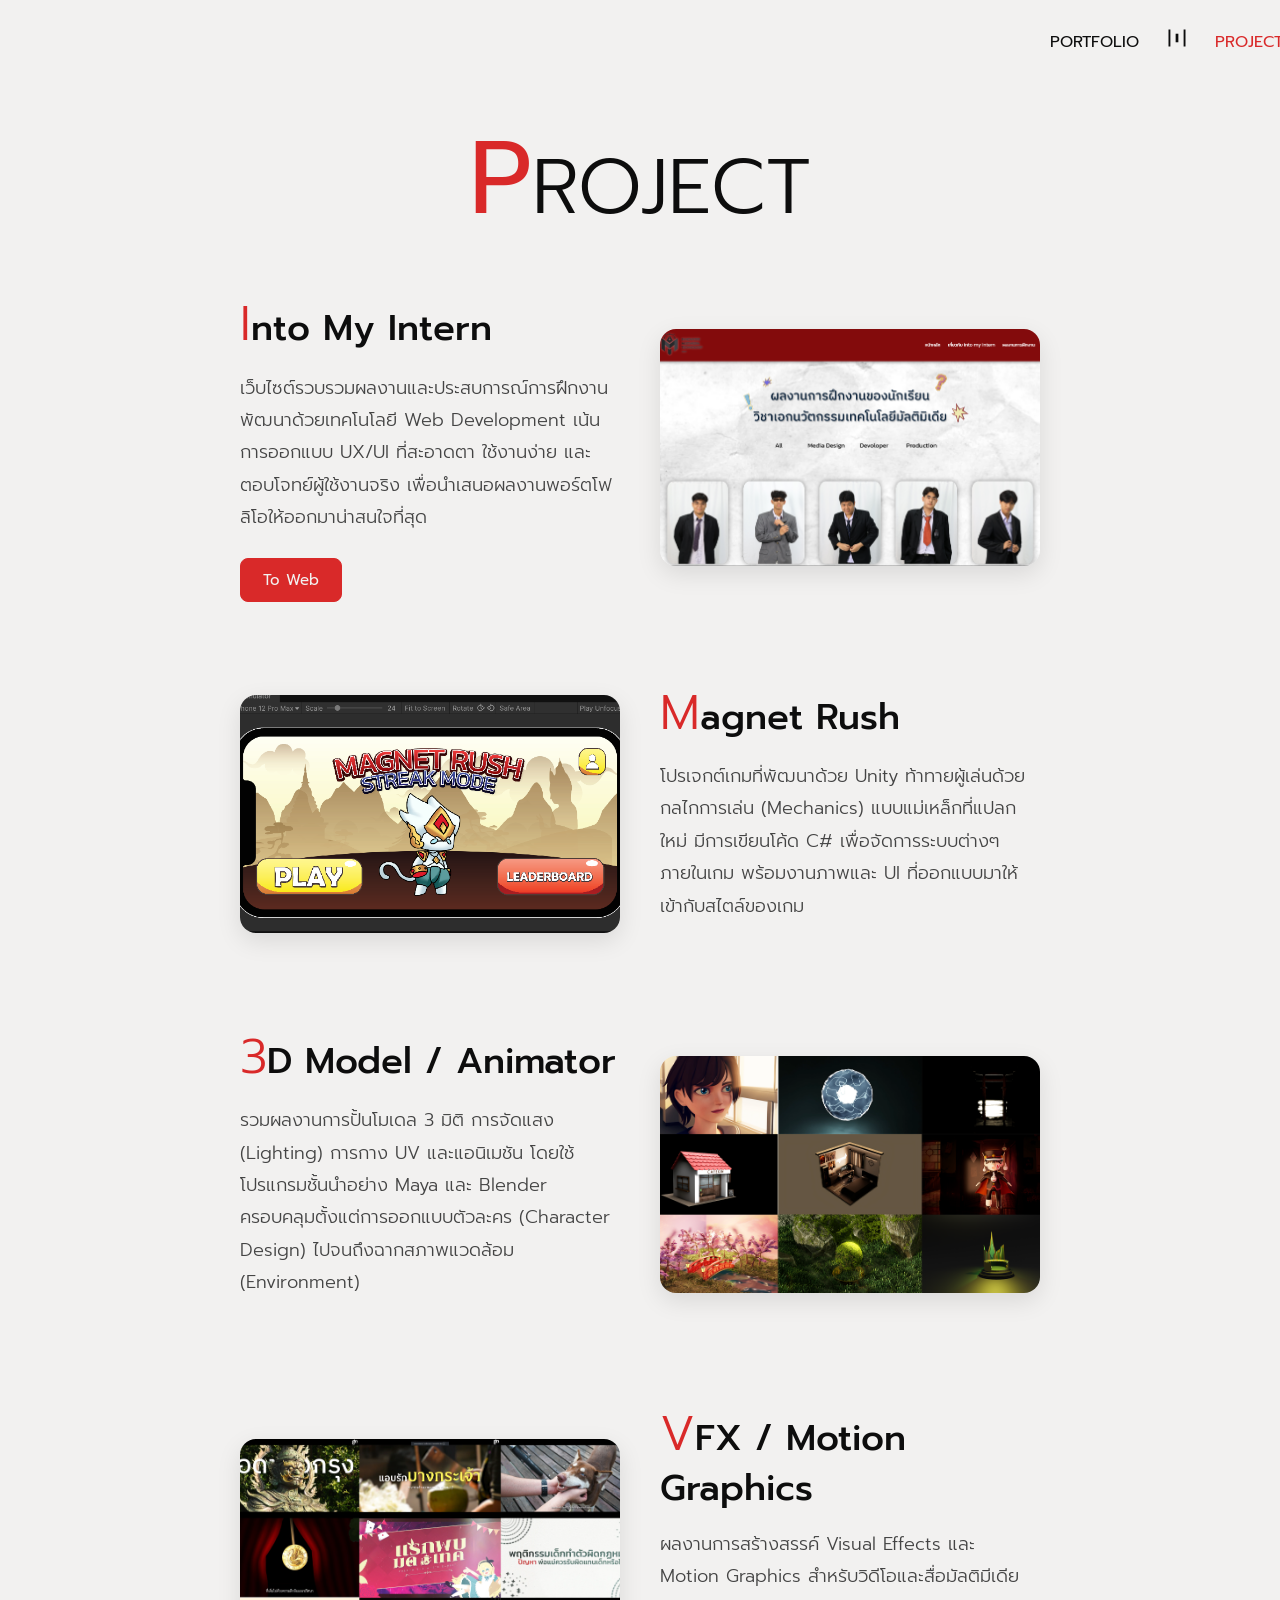
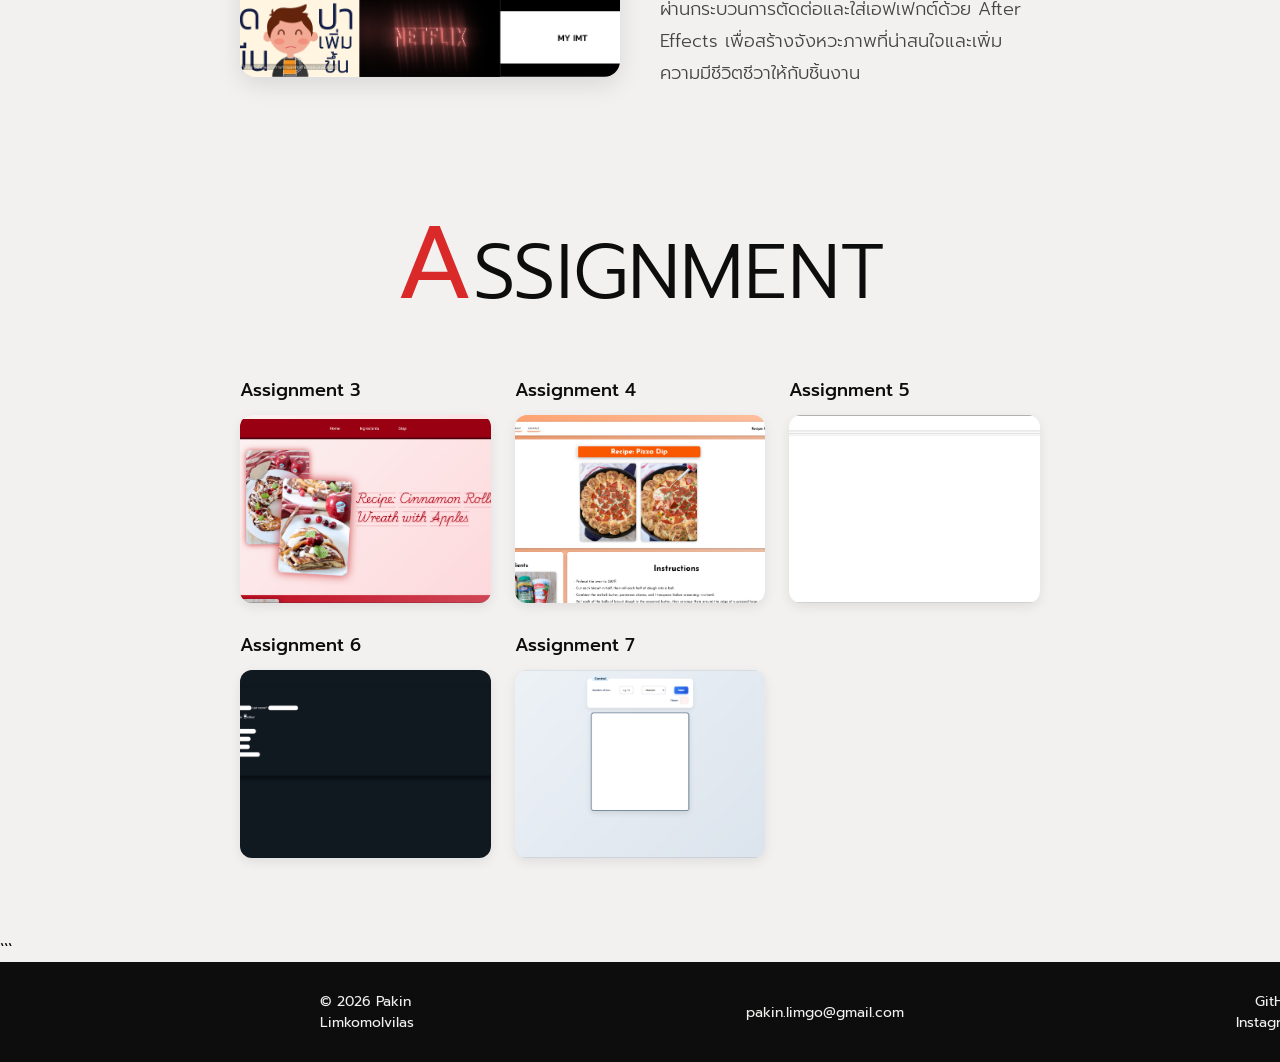
==== commit 39ff5963: "Final" ====
--- a/project.html
+++ b/project.html
@@ -9,7 +9,7 @@
     <link rel="stylesheet"
         href="https://fonts.googleapis.com/css2?family=Material+Symbols+Outlined:opsz,wght,FILL,GRAD@24,500,1,0&icon_names=horizontal_distribute" />
     <title>PortfolioByKin</title>
-    <link rel="shortcut icon" type="x-ion" href="./img/Logo1.png">
+    <link rel="shortcut icon" type="x-ion" href="./img/Logo-A.png">
 </head>
 
 <body>
